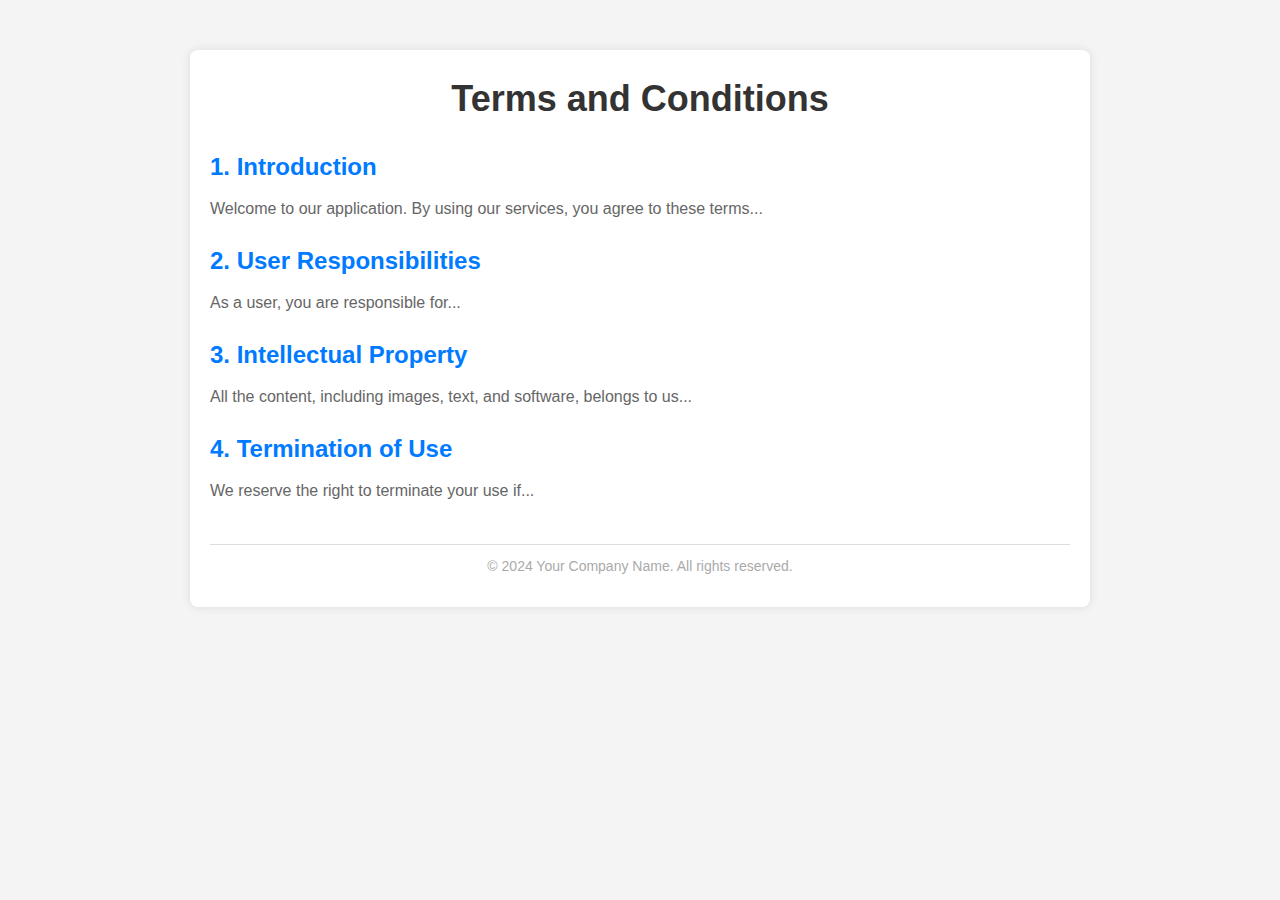
==== terms.html @ 7b0da55b "first commit" ====
<!DOCTYPE html>
<html lang="en">
  <head>
    <meta charset="UTF-8" />
    <meta name="viewport" content="width=device-width, initial-scale=1.0" />
    <title>Terms and Conditions</title>
    <link rel="stylesheet" href="index.css" />
    <!-- Link to CSS -->
  </head>
  <body>
    <div class="container">
      <header>
        <h1>Terms and Conditions</h1>
      </header>
      <section class="content">
        <h2>1. Introduction</h2>
        <p>
          Welcome to our application. By using our services, you agree to these
          terms...
        </p>

        <h2>2. User Responsibilities</h2>
        <p>As a user, you are responsible for...</p>

        <h2>3. Intellectual Property</h2>
        <p>
          All the content, including images, text, and software, belongs to
          us...
        </p>

        <h2>4. Termination of Use</h2>
        <p>We reserve the right to terminate your use if...</p>

        <!-- Add more sections as needed -->
      </section>
      <footer>
        <p>&copy; 2024 Your Company Name. All rights reserved.</p>
      </footer>
    </div>
  </body>
</html>
---- index.css ----
/* Base Styles */
* {
  margin: 0;
  padding: 0;
  box-sizing: border-box;
}

body {
  font-family: Arial, sans-serif;
  line-height: 1.6;
  background-color: #f4f4f4;
  color: #333;
}

.container {
  max-width: 900px;
  margin: 50px auto;
  padding: 20px;
  background-color: #fff;
  box-shadow: 0 0 10px rgba(0, 0, 0, 0.1);
  border-radius: 8px;
}

header {
  text-align: center;
  margin-bottom: 20px;
}

header h1 {
  font-size: 36px;
  color: #333;
}

.content h2 {
  font-size: 24px;
  color: #007bff;
  margin-top: 20px;
}

.content p {
  font-size: 16px;
  margin: 10px 0;
  color: #666;
}

footer {
  text-align: center;
  margin-top: 40px;
  padding: 10px 0;
  border-top: 1px solid #ddd;
}

footer p {
  font-size: 14px;
  color: #aaa;
}

/* Tablet Styles */
@media (max-width: 768px) {
  .container {
    padding: 15px;
    margin: 30px 20px;
  }

  header h1 {
    font-size: 30px;
  }

  .content h2 {
    font-size: 22px;
  }

  .content p {
    font-size: 15px;
  }

  footer p {
    font-size: 13px;
  }
}

/* Mobile Styles */
@media (max-width: 480px) {
  .container {
    padding: 10px;
    margin: 20px auto;
  }

  header h1 {
    font-size: 26px;
  }

  .content h2 {
    font-size: 20px;
  }

  .content p {
    font-size: 14px;
  }

  footer p {
    font-size: 12px;
  }
}
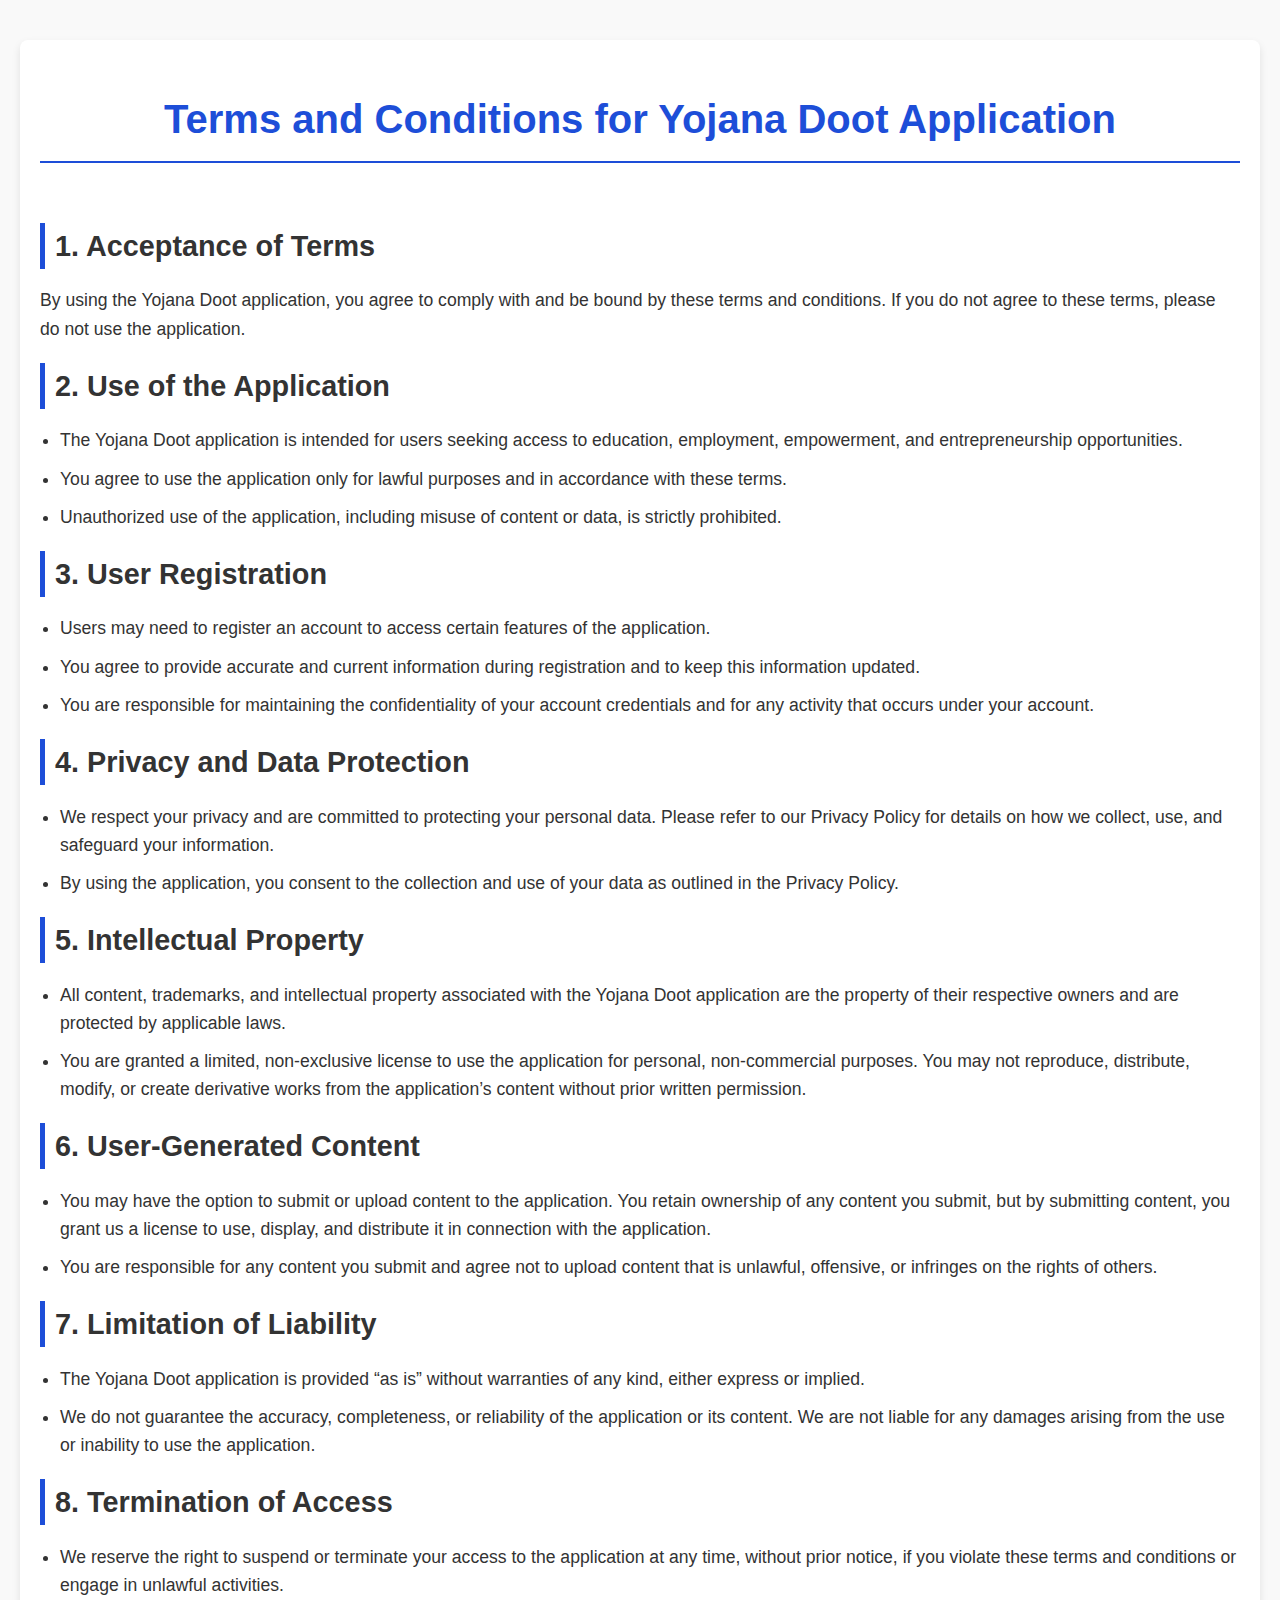
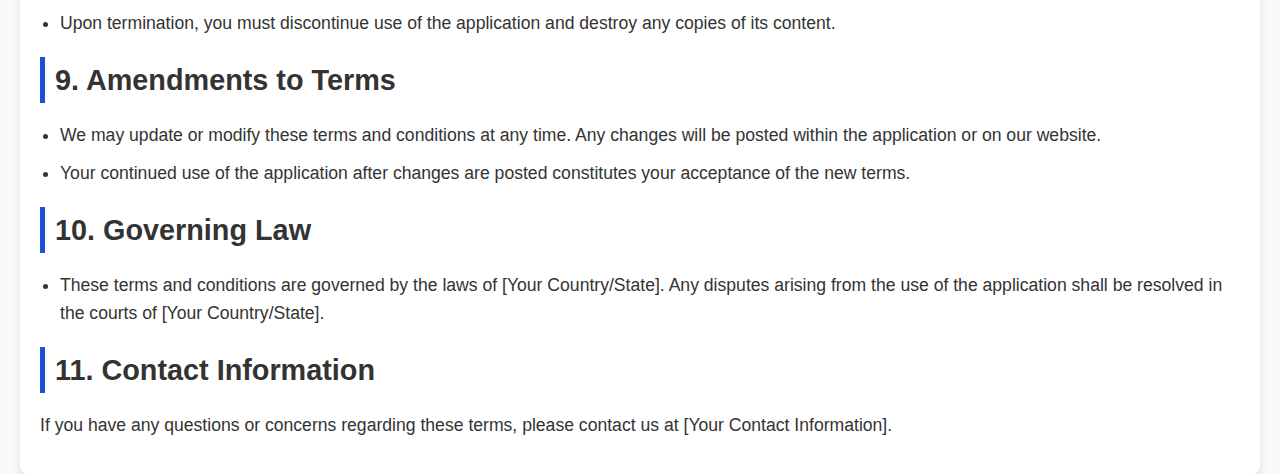
==== commit 912f2670: "added terms in file with some styling" ====
--- a/terms.html
+++ b/terms.html
@@ -3,39 +3,151 @@
   <head>
     <meta charset="UTF-8" />
     <meta name="viewport" content="width=device-width, initial-scale=1.0" />
-    <title>Terms and Conditions</title>
+    <meta http-equiv="X-UA-Compatible" content="ie=edge" />
+    <title>Terms and Conditions - Yojana Doot Application</title>
+    <!-- Link to your CSS file -->
     <link rel="stylesheet" href="index.css" />
-    <!-- Link to CSS -->
   </head>
   <body>
     <div class="container">
-      <header>
-        <h1>Terms and Conditions</h1>
-      </header>
-      <section class="content">
-        <h2>1. Introduction</h2>
-        <p>
-          Welcome to our application. By using our services, you agree to these
-          terms...
-        </p>
+      <h1>Terms and Conditions for Yojana Doot Application</h1>
 
-        <h2>2. User Responsibilities</h2>
-        <p>As a user, you are responsible for...</p>
+      <h2>1. Acceptance of Terms</h2>
+      <p>
+        By using the Yojana Doot application, you agree to comply with and be
+        bound by these terms and conditions. If you do not agree to these terms,
+        please do not use the application.
+      </p>
 
-        <h2>3. Intellectual Property</h2>
-        <p>
-          All the content, including images, text, and software, belongs to
-          us...
-        </p>
+      <h2>2. Use of the Application</h2>
+      <ul>
+        <li>
+          The Yojana Doot application is intended for users seeking access to
+          education, employment, empowerment, and entrepreneurship
+          opportunities.
+        </li>
+        <li>
+          You agree to use the application only for lawful purposes and in
+          accordance with these terms.
+        </li>
+        <li>
+          Unauthorized use of the application, including misuse of content or
+          data, is strictly prohibited.
+        </li>
+      </ul>
 
-        <h2>4. Termination of Use</h2>
-        <p>We reserve the right to terminate your use if...</p>
+      <h2>3. User Registration</h2>
+      <ul>
+        <li>
+          Users may need to register an account to access certain features of
+          the application.
+        </li>
+        <li>
+          You agree to provide accurate and current information during
+          registration and to keep this information updated.
+        </li>
+        <li>
+          You are responsible for maintaining the confidentiality of your
+          account credentials and for any activity that occurs under your
+          account.
+        </li>
+      </ul>
 
-        <!-- Add more sections as needed -->
-      </section>
-      <footer>
-        <p>&copy; 2024 Your Company Name. All rights reserved.</p>
-      </footer>
+      <h2>4. Privacy and Data Protection</h2>
+      <ul>
+        <li>
+          We respect your privacy and are committed to protecting your personal
+          data. Please refer to our Privacy Policy for details on how we
+          collect, use, and safeguard your information.
+        </li>
+        <li>
+          By using the application, you consent to the collection and use of
+          your data as outlined in the Privacy Policy.
+        </li>
+      </ul>
+
+      <h2>5. Intellectual Property</h2>
+      <ul>
+        <li>
+          All content, trademarks, and intellectual property associated with the
+          Yojana Doot application are the property of their respective owners
+          and are protected by applicable laws.
+        </li>
+        <li>
+          You are granted a limited, non-exclusive license to use the
+          application for personal, non-commercial purposes. You may not
+          reproduce, distribute, modify, or create derivative works from the
+          application’s content without prior written permission.
+        </li>
+      </ul>
+
+      <h2>6. User-Generated Content</h2>
+      <ul>
+        <li>
+          You may have the option to submit or upload content to the
+          application. You retain ownership of any content you submit, but by
+          submitting content, you grant us a license to use, display, and
+          distribute it in connection with the application.
+        </li>
+        <li>
+          You are responsible for any content you submit and agree not to upload
+          content that is unlawful, offensive, or infringes on the rights of
+          others.
+        </li>
+      </ul>
+
+      <h2>7. Limitation of Liability</h2>
+      <ul>
+        <li>
+          The Yojana Doot application is provided “as is” without warranties of
+          any kind, either express or implied.
+        </li>
+        <li>
+          We do not guarantee the accuracy, completeness, or reliability of the
+          application or its content. We are not liable for any damages arising
+          from the use or inability to use the application.
+        </li>
+      </ul>
+
+      <h2>8. Termination of Access</h2>
+      <ul>
+        <li>
+          We reserve the right to suspend or terminate your access to the
+          application at any time, without prior notice, if you violate these
+          terms and conditions or engage in unlawful activities.
+        </li>
+        <li>
+          Upon termination, you must discontinue use of the application and
+          destroy any copies of its content.
+        </li>
+      </ul>
+
+      <h2>9. Amendments to Terms</h2>
+      <ul>
+        <li>
+          We may update or modify these terms and conditions at any time. Any
+          changes will be posted within the application or on our website.
+        </li>
+        <li>
+          Your continued use of the application after changes are posted
+          constitutes your acceptance of the new terms.
+        </li>
+      </ul>
+
+      <h2>10. Governing Law</h2>
+      <ul>
+        <li>
+          These terms and conditions are governed by the laws of [Your
+          Country/State]. Any disputes arising from the use of the application
+          shall be resolved in the courts of [Your Country/State].
+        </li>
+      </ul>
+
+      <h2>11. Contact Information</h2>
+      <p>
+        If you have any questions or concerns regarding these terms, please
+        contact us at [Your Contact Information].
+      </p>
     </div>
   </body>
 </html>
--- a/index.css
+++ b/index.css
@@ -1,104 +1,119 @@
-/* Base Styles */
-* {
+/* Base styling for the page */
+body {
+  font-family: "Arial", sans-serif;
   margin: 0;
   padding: 0;
-  box-sizing: border-box;
-}
-
-body {
-  font-family: Arial, sans-serif;
+  background-color: #f9f9f9;
+  color: #333;
   line-height: 1.6;
-  background-color: #f4f4f4;
-  color: #333;
 }
 
 .container {
-  max-width: 900px;
-  margin: 50px auto;
+  max-width: 1200px;
+  margin: 0 auto;
   padding: 20px;
   background-color: #fff;
-  box-shadow: 0 0 10px rgba(0, 0, 0, 0.1);
+  box-shadow: 0 4px 8px rgba(0, 0, 0, 0.1);
   border-radius: 8px;
+  margin-top: 40px;
 }
 
-header {
+/* Headings */
+h1 {
+  color: #1d4ed8;
   text-align: center;
-  margin-bottom: 20px;
+  font-size: 2.5em;
+  margin-bottom: 1.5em;
+  border-bottom: 2px solid #1d4ed8;
+  padding-bottom: 10px;
 }
 
-header h1 {
-  font-size: 36px;
+h2 {
   color: #333;
+  font-size: 1.8em;
+  margin-top: 20px;
+  margin-bottom: 10px;
+  border-left: 5px solid #1d4ed8;
+  padding-left: 10px;
 }
 
-.content h2 {
-  font-size: 24px;
-  color: #007bff;
-  margin-top: 20px;
+/* Paragraphs and lists */
+p,
+ul {
+  font-size: 1.1em;
+  margin-bottom: 15px;
 }
 
-.content p {
-  font-size: 16px;
-  margin: 10px 0;
-  color: #666;
+ul {
+  padding-left: 20px;
 }
 
-footer {
-  text-align: center;
-  margin-top: 40px;
-  padding: 10px 0;
-  border-top: 1px solid #ddd;
+li {
+  margin-bottom: 10px;
 }
 
-footer p {
-  font-size: 14px;
-  color: #aaa;
+/* Links */
+a {
+  color: #1d4ed8;
+  text-decoration: none;
+  font-weight: bold;
 }
 
-/* Tablet Styles */
-@media (max-width: 768px) {
+a:hover {
+  text-decoration: underline;
+}
+
+/* Mobile Responsiveness */
+@media only screen and (max-width: 768px) {
   .container {
     padding: 15px;
-    margin: 30px 20px;
+    margin-top: 20px;
   }
 
-  header h1 {
-    font-size: 30px;
+  h1 {
+    font-size: 2em;
   }
 
-  .content h2 {
-    font-size: 22px;
+  h2 {
+    font-size: 1.5em;
   }
 
-  .content p {
-    font-size: 15px;
-  }
-
-  footer p {
-    font-size: 13px;
+  p,
+  ul {
+    font-size: 1em;
   }
 }
 
-/* Mobile Styles */
-@media (max-width: 480px) {
+/* Tablet Responsiveness */
+@media only screen and (max-width: 1024px) {
   .container {
-    padding: 10px;
-    margin: 20px auto;
+    padding: 20px;
   }
 
-  header h1 {
-    font-size: 26px;
+  h1 {
+    font-size: 2.2em;
   }
 
-  .content h2 {
-    font-size: 20px;
+  h2 {
+    font-size: 1.7em;
   }
 
-  .content p {
-    font-size: 14px;
-  }
-
-  footer p {
-    font-size: 12px;
+  p,
+  ul {
+    font-size: 1.05em;
   }
 }
+
+/* General Styling for Buttons (if needed) */
+button {
+  background-color: #1d4ed8;
+  color: white;
+  padding: 10px 20px;
+  border: none;
+  border-radius: 5px;
+  cursor: pointer;
+}
+
+button:hover {
+  background-color: #45a049;
+}
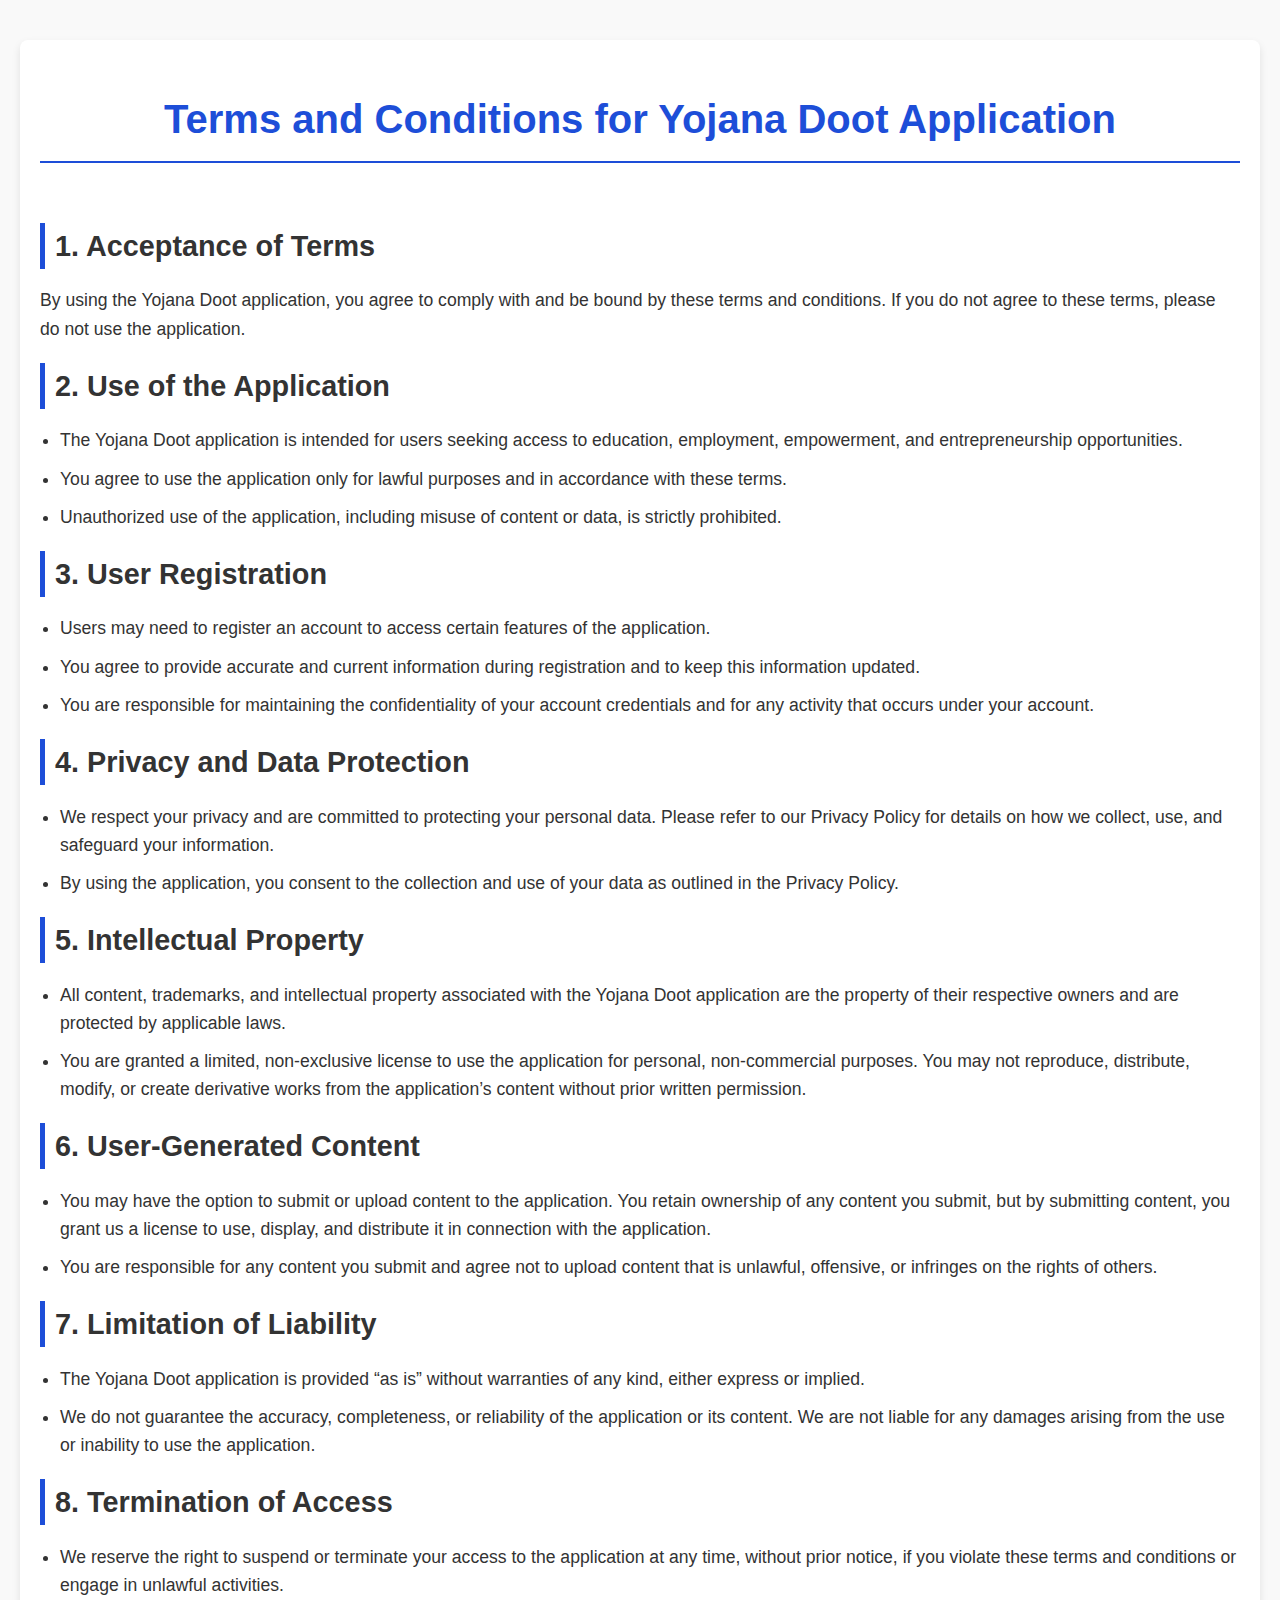
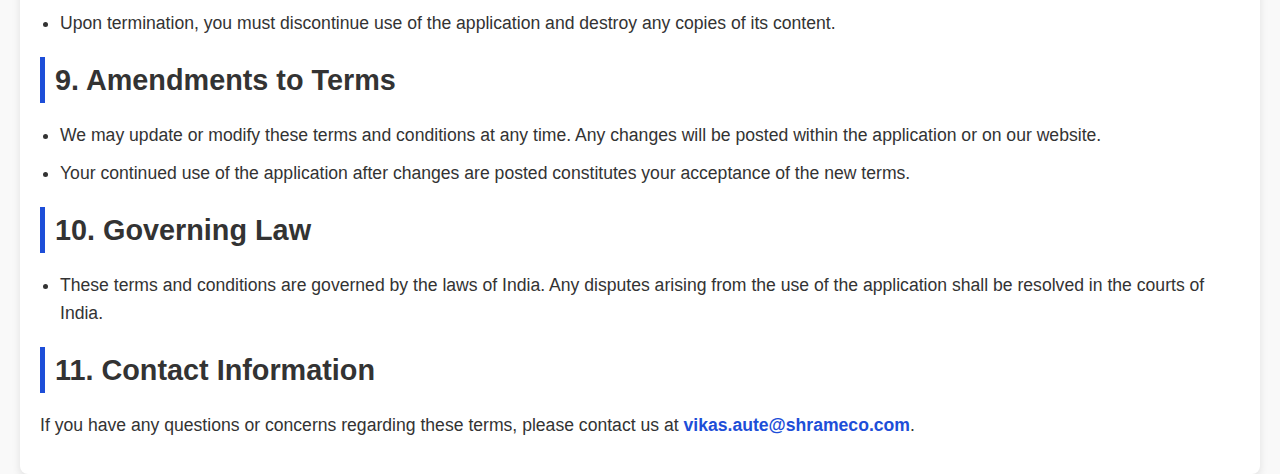
==== commit 3878661f: "added vikas sir's email" ====
--- a/terms.html
+++ b/terms.html
@@ -137,16 +137,17 @@
       <h2>10. Governing Law</h2>
       <ul>
         <li>
-          These terms and conditions are governed by the laws of [Your
-          Country/State]. Any disputes arising from the use of the application
-          shall be resolved in the courts of [Your Country/State].
+          These terms and conditions are governed by the laws of India. Any
+          disputes arising from the use of the application shall be resolved in
+          the courts of India.
         </li>
       </ul>
 
       <h2>11. Contact Information</h2>
       <p>
         If you have any questions or concerns regarding these terms, please
-        contact us at [Your Contact Information].
+        contact us at
+        <a href="mailto:vikas.aute@shrameco.com">vikas.aute@shrameco.com</a>.
       </p>
     </div>
   </body>
